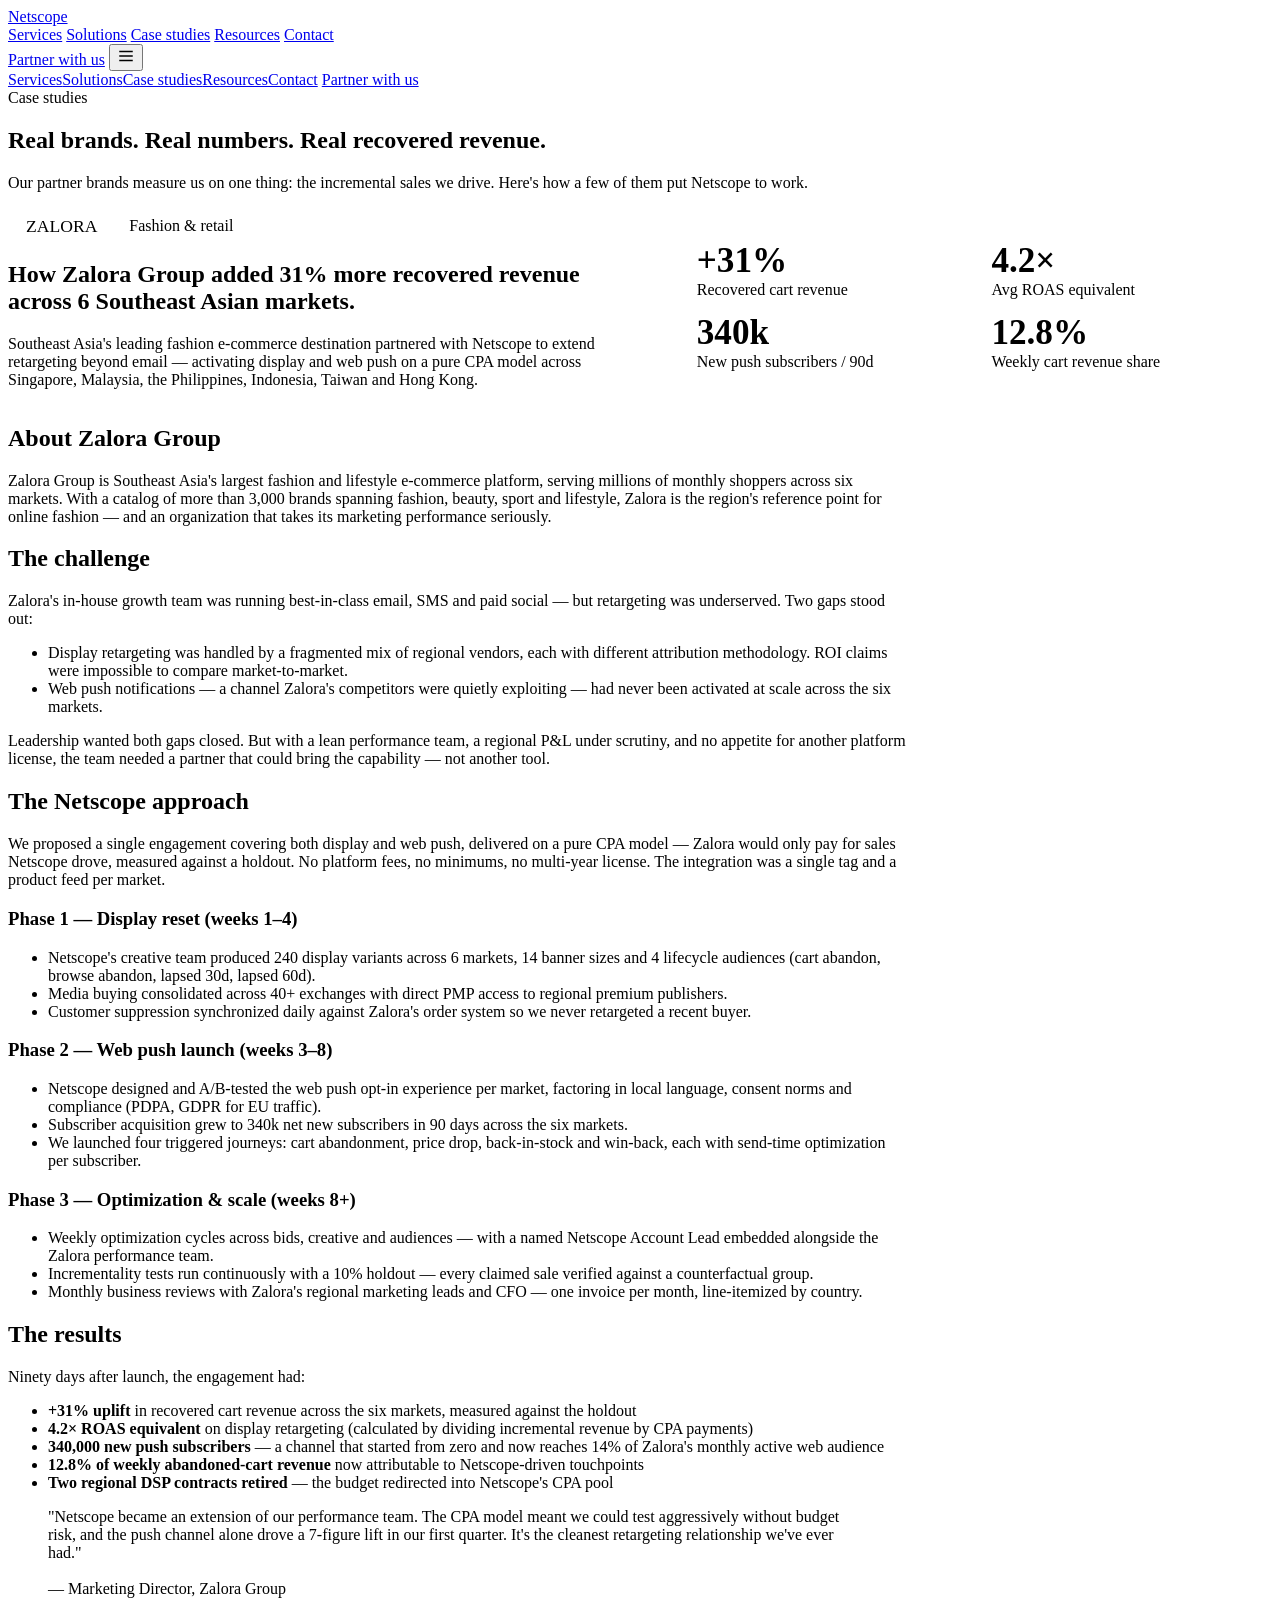
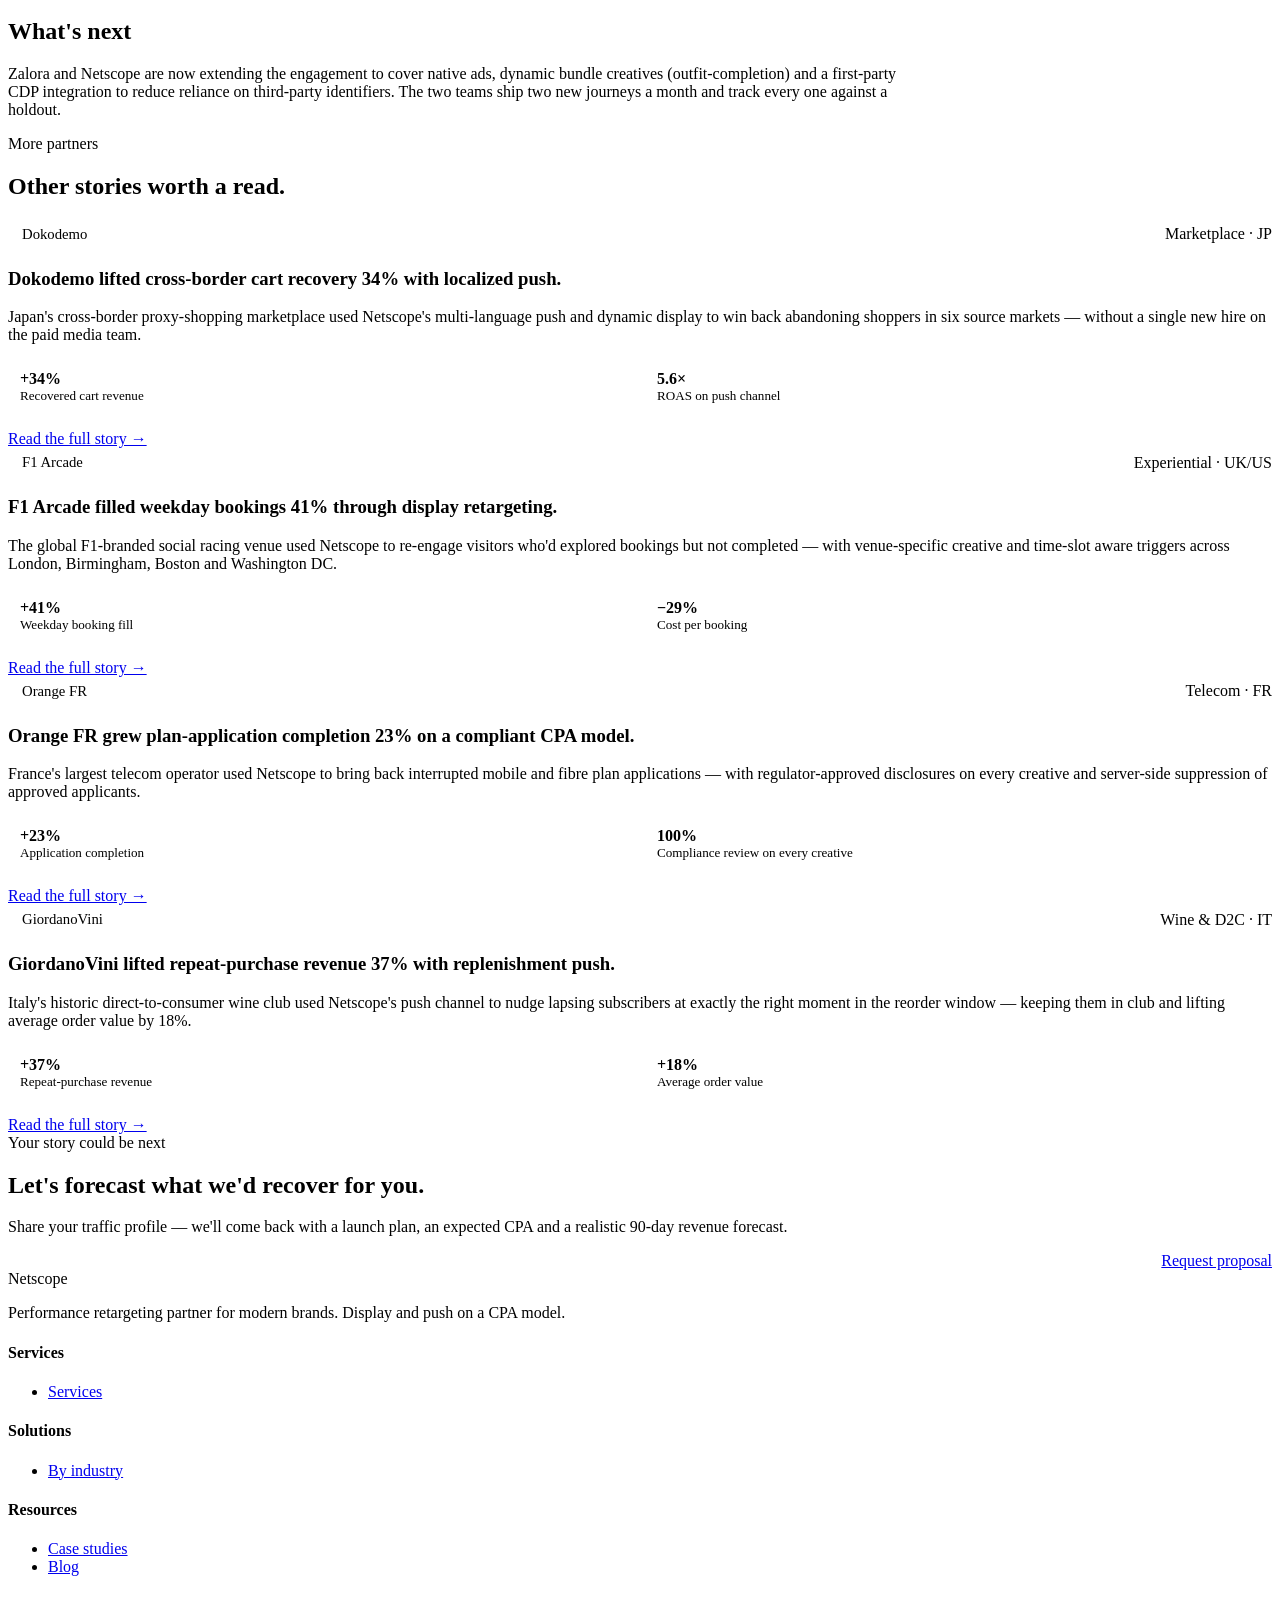
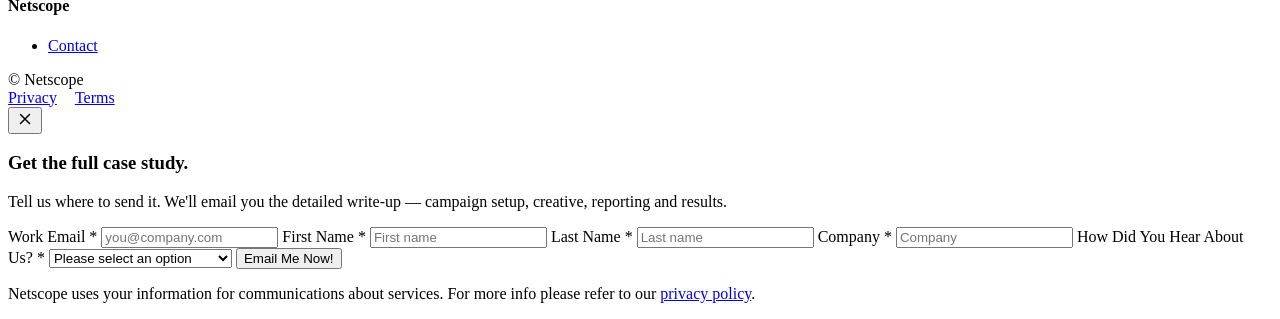
==== case-studies.html @ f0840f10 "Add files via upload" ====
<!DOCTYPE html>
<html lang="en">
<head>
<meta charset="UTF-8" />
<meta name="viewport" content="width=device-width, initial-scale=1.0" />
<title>Case studies — Netscope</title>
<meta name="description" content="How partner brands like Zalora Group, NovaRetail and Orbitway grew recovered revenue with Netscope's CPA-based display and push retargeting." />
<meta name="theme-color" content="#ffffff" />
<link rel="preconnect" href="https://fonts.googleapis.com" />
<link rel="preconnect" href="https://fonts.gstatic.com" crossorigin />
<link href="https://fonts.googleapis.com/css2?family=Inter:wght@400;500;600;700;800&display=swap" rel="stylesheet" />
<link rel="stylesheet" href="css/styles.css" />
</head>
<body>

<header class="nav" id="nav">
  <div class="container nav-inner">
    <a href="index.html" class="logo"><span class="logo-mark"></span><span>Netscope</span></a>
    <nav class="nav-links">
      <a href="services.html">Services</a>
      <a href="solutions.html">Solutions</a>
      <a href="case-studies.html" class="active">Case studies</a>
      <a href="resources.html">Resources</a>
      <a href="contact.html">Contact</a>
    </nav>
    <div class="nav-cta">
      <a href="contact.html" class="btn btn-primary btn-arrow">Partner with us</a>
      <button class="nav-toggle" aria-label="Open menu"><svg width="18" height="18" viewBox="0 0 24 24" fill="none" stroke="currentColor" stroke-width="2"><path d="M3 6h18M3 12h18M3 18h18"/></svg></button>
    </div>
  </div>
</header>
<div class="mobile-menu">
  <a href="services.html">Services</a><a href="solutions.html">Solutions</a><a href="case-studies.html">Case studies</a><a href="resources.html">Resources</a><a href="contact.html">Contact</a>
  <a href="contact.html" class="btn btn-primary">Partner with us</a>
</div>

<section class="page-head">
  <div class="container">
    <span class="eyebrow reveal">Case studies</span>
    <h1 class="reveal">Real brands. Real numbers. <span class="grad-text">Real recovered revenue.</span></h1>
    <p class="lead reveal">Our partner brands measure us on one thing: the incremental sales we drive. Here's how a few of them put Netscope to work.</p>
  </div>
</section>

<!-- ZALORA FEATURED -->
<section>
  <div class="container">
    <div class="case-hero reveal">
      <div style="display:grid;grid-template-columns: 1.1fr 1fr;gap:56px;align-items:center">
        <div>
          <div style="display:flex;align-items:center;gap:14px;margin-bottom:16px">
            <div class="logo-chip" style="padding:8px 18px;border:1px solid var(--border);border-radius:999px;background:#fff;color:var(--text);font-size:1.1rem;opacity:1">ZALORA</div>
            <span class="post-tag">Fashion &amp; retail</span>
          </div>
          <h2 style="margin-top:8px">How Zalora Group added 31% more recovered revenue across 6 Southeast Asian markets.</h2>
          <p class="lead mt-2">Southeast Asia's leading fashion e‑commerce destination partnered with Netscope to extend retargeting beyond email — activating display and web push on a pure CPA model across Singapore, Malaysia, the Philippines, Indonesia, Taiwan and Hong Kong.</p>
        </div>
        <div>
          <div style="display:grid;grid-template-columns:1fr 1fr;gap:14px">
            <div class="card"><div style="font-size:2.2rem;font-weight:800" class="grad-text">+31%</div><div class="muted">Recovered cart revenue</div></div>
            <div class="card"><div style="font-size:2.2rem;font-weight:800" class="grad-text">4.2×</div><div class="muted">Avg ROAS equivalent</div></div>
            <div class="card"><div style="font-size:2.2rem;font-weight:800" class="grad-text">340k</div><div class="muted">New push subscribers / 90d</div></div>
            <div class="card"><div style="font-size:2.2rem;font-weight:800" class="grad-text">12.8%</div><div class="muted">Weekly cart revenue share</div></div>
          </div>
        </div>
      </div>
    </div>
  </div>
</section>

<!-- ZALORA DETAIL -->
<section>
  <div class="container" style="max-width:900px">
    <article class="reveal">
      <h2>About Zalora Group</h2>
      <p>Zalora Group is Southeast Asia's largest fashion and lifestyle e‑commerce platform, serving millions of monthly shoppers across six markets. With a catalog of more than 3,000 brands spanning fashion, beauty, sport and lifestyle, Zalora is the region's reference point for online fashion — and an organization that takes its marketing performance seriously.</p>

      <h2 class="mt-6">The challenge</h2>
      <p>Zalora's in‑house growth team was running best‑in‑class email, SMS and paid social — but retargeting was underserved. Two gaps stood out:</p>
      <ul class="checklist">
        <li>Display retargeting was handled by a fragmented mix of regional vendors, each with different attribution methodology. ROI claims were impossible to compare market‑to‑market.</li>
        <li>Web push notifications — a channel Zalora's competitors were quietly exploiting — had never been activated at scale across the six markets.</li>
      </ul>
      <p>Leadership wanted both gaps closed. But with a lean performance team, a regional P&amp;L under scrutiny, and no appetite for another platform license, the team needed a partner that could bring the capability — not another tool.</p>

      <h2 class="mt-6">The Netscope approach</h2>
      <p>We proposed a single engagement covering both display and web push, delivered on a pure CPA model — Zalora would only pay for sales Netscope drove, measured against a holdout. No platform fees, no minimums, no multi‑year license. The integration was a single tag and a product feed per market.</p>

      <h3>Phase 1 — Display reset (weeks 1–4)</h3>
      <ul class="checklist">
        <li>Netscope's creative team produced 240 display variants across 6 markets, 14 banner sizes and 4 lifecycle audiences (cart abandon, browse abandon, lapsed 30d, lapsed 60d).</li>
        <li>Media buying consolidated across 40+ exchanges with direct PMP access to regional premium publishers.</li>
        <li>Customer suppression synchronized daily against Zalora's order system so we never retargeted a recent buyer.</li>
      </ul>

      <h3 class="mt-4">Phase 2 — Web push launch (weeks 3–8)</h3>
      <ul class="checklist">
        <li>Netscope designed and A/B‑tested the web push opt‑in experience per market, factoring in local language, consent norms and compliance (PDPA, GDPR for EU traffic).</li>
        <li>Subscriber acquisition grew to 340k net new subscribers in 90 days across the six markets.</li>
        <li>We launched four triggered journeys: cart abandonment, price drop, back‑in‑stock and win‑back, each with send‑time optimization per subscriber.</li>
      </ul>

      <h3 class="mt-4">Phase 3 — Optimization &amp; scale (weeks 8+)</h3>
      <ul class="checklist">
        <li>Weekly optimization cycles across bids, creative and audiences — with a named Netscope Account Lead embedded alongside the Zalora performance team.</li>
        <li>Incrementality tests run continuously with a 10% holdout — every claimed sale verified against a counterfactual group.</li>
        <li>Monthly business reviews with Zalora's regional marketing leads and CFO — one invoice per month, line‑itemized by country.</li>
      </ul>

      <h2 class="mt-6">The results</h2>
      <p>Ninety days after launch, the engagement had:</p>
      <ul class="checklist">
        <li><strong>+31% uplift</strong> in recovered cart revenue across the six markets, measured against the holdout</li>
        <li><strong>4.2× ROAS equivalent</strong> on display retargeting (calculated by dividing incremental revenue by CPA payments)</li>
        <li><strong>340,000 new push subscribers</strong> — a channel that started from zero and now reaches 14% of Zalora's monthly active web audience</li>
        <li><strong>12.8% of weekly abandoned‑cart revenue</strong> now attributable to Netscope‑driven touchpoints</li>
        <li><strong>Two regional DSP contracts retired</strong> — the budget redirected into Netscope's CPA pool</li>
      </ul>
      <blockquote>"Netscope became an extension of our performance team. The CPA model meant we could test aggressively without budget risk, and the push channel alone drove a 7‑figure lift in our first quarter. It's the cleanest retargeting relationship we've ever had."<br/><br/>— Marketing Director, Zalora Group</blockquote>

      <h2 class="mt-6">What's next</h2>
      <p>Zalora and Netscope are now extending the engagement to cover native ads, dynamic bundle creatives (outfit‑completion) and a first‑party CDP integration to reduce reliance on third‑party identifiers. The two teams ship two new journeys a month and track every one against a holdout.</p>
    </article>
  </div>
</section>

<!-- MORE CASE STUDIES -->
<section class="bg-soft">
  <div class="container">
    <div class="section-title reveal">
      <span class="eyebrow">More partners</span>
      <h2 class="mt-2">Other stories worth a read.</h2>
    </div>
    <div class="grid grid-2">
      <article class="card reveal">
        <div style="display:flex;justify-content:space-between;align-items:center;margin-bottom:10px"><span class="logo-chip" style="padding:6px 14px;border:1px solid var(--border);border-radius:999px;background:#fff;color:var(--text);opacity:1;font-size:.92rem">Dokodemo</span><span class="post-tag blue">Marketplace · JP</span></div>
        <h3>Dokodemo lifted cross‑border cart recovery 34% with localized push.</h3>
        <p>Japan's cross‑border proxy‑shopping marketplace used Netscope's multi‑language push and dynamic display to win back abandoning shoppers in six source markets — without a single new hire on the paid media team.</p>
        <div style="display:grid;grid-template-columns:1fr 1fr;gap:10px;margin:16px 0">
          <div style="padding:10px 12px;border:1px solid var(--border-soft);border-radius:10px"><div style="font-weight:800;color:var(--coral)">+34%</div><div class="muted" style="font-size:.82rem">Recovered cart revenue</div></div>
          <div style="padding:10px 12px;border:1px solid var(--border-soft);border-radius:10px"><div style="font-weight:800;color:var(--coral)">5.6×</div><div class="muted" style="font-size:.82rem">ROAS on push channel</div></div>
        </div>
        <a href="#" class="link" data-story-open data-brand="Dokodemo">Read the full story →</a>
      </article>
      <article class="card reveal">
        <div style="display:flex;justify-content:space-between;align-items:center;margin-bottom:10px"><span class="logo-chip" style="padding:6px 14px;border:1px solid var(--border);border-radius:999px;background:#fff;color:var(--text);opacity:1;font-size:.92rem">F1 Arcade</span><span class="post-tag">Experiential · UK/US</span></div>
        <h3>F1 Arcade filled weekday bookings 41% through display retargeting.</h3>
        <p>The global F1‑branded social racing venue used Netscope to re‑engage visitors who'd explored bookings but not completed — with venue‑specific creative and time‑slot aware triggers across London, Birmingham, Boston and Washington DC.</p>
        <div style="display:grid;grid-template-columns:1fr 1fr;gap:10px;margin:16px 0">
          <div style="padding:10px 12px;border:1px solid var(--border-soft);border-radius:10px"><div style="font-weight:800;color:var(--coral)">+41%</div><div class="muted" style="font-size:.82rem">Weekday booking fill</div></div>
          <div style="padding:10px 12px;border:1px solid var(--border-soft);border-radius:10px"><div style="font-weight:800;color:var(--coral)">−29%</div><div class="muted" style="font-size:.82rem">Cost per booking</div></div>
        </div>
        <a href="#" class="link" data-story-open data-brand="F1 Arcade">Read the full story →</a>
      </article>
      <article class="card reveal">
        <div style="display:flex;justify-content:space-between;align-items:center;margin-bottom:10px"><span class="logo-chip" style="padding:6px 14px;border:1px solid var(--border);border-radius:999px;background:#fff;color:var(--text);opacity:1;font-size:.92rem">Orange FR</span><span class="post-tag teal">Telecom · FR</span></div>
        <h3>Orange FR grew plan‑application completion 23% on a compliant CPA model.</h3>
        <p>France's largest telecom operator used Netscope to bring back interrupted mobile and fibre plan applications — with regulator‑approved disclosures on every creative and server‑side suppression of approved applicants.</p>
        <div style="display:grid;grid-template-columns:1fr 1fr;gap:10px;margin:16px 0">
          <div style="padding:10px 12px;border:1px solid var(--border-soft);border-radius:10px"><div style="font-weight:800;color:var(--coral)">+23%</div><div class="muted" style="font-size:.82rem">Application completion</div></div>
          <div style="padding:10px 12px;border:1px solid var(--border-soft);border-radius:10px"><div style="font-weight:800;color:var(--coral)">100%</div><div class="muted" style="font-size:.82rem">Compliance review on every creative</div></div>
        </div>
        <a href="#" class="link" data-story-open data-brand="Orange FR">Read the full story →</a>
      </article>
      <article class="card reveal">
        <div style="display:flex;justify-content:space-between;align-items:center;margin-bottom:10px"><span class="logo-chip" style="padding:6px 14px;border:1px solid var(--border);border-radius:999px;background:#fff;color:var(--text);opacity:1;font-size:.92rem">GiordanoVini</span><span class="post-tag purple">Wine &amp; D2C · IT</span></div>
        <h3>GiordanoVini lifted repeat‑purchase revenue 37% with replenishment push.</h3>
        <p>Italy's historic direct‑to‑consumer wine club used Netscope's push channel to nudge lapsing subscribers at exactly the right moment in the reorder window — keeping them in club and lifting average order value by 18%.</p>
        <div style="display:grid;grid-template-columns:1fr 1fr;gap:10px;margin:16px 0">
          <div style="padding:10px 12px;border:1px solid var(--border-soft);border-radius:10px"><div style="font-weight:800;color:var(--coral)">+37%</div><div class="muted" style="font-size:.82rem">Repeat‑purchase revenue</div></div>
          <div style="padding:10px 12px;border:1px solid var(--border-soft);border-radius:10px"><div style="font-weight:800;color:var(--coral)">+18%</div><div class="muted" style="font-size:.82rem">Average order value</div></div>
        </div>
        <a href="#" class="link" data-story-open data-brand="GiordanoVini">Read the full story →</a>
      </article>
    </div>
  </div>
</section>

<!-- CTA -->
<section class="tight">
  <div class="container">
    <div class="cta-banner reveal">
      <div>
        <span class="eyebrow">Your story could be next</span>
        <h2 class="mt-2">Let's forecast what we'd recover for you.</h2>
        <p>Share your traffic profile — we'll come back with a launch plan, an expected CPA and a realistic 90‑day revenue forecast.</p>
      </div>
      <div style="display:flex;gap:12px;justify-content:flex-end;flex-wrap:wrap">
        <a href="contact.html" class="btn btn-primary btn-arrow">Request proposal</a>
      </div>
    </div>
  </div>
</section>

<footer>
  <div class="container">
    <div class="footer-grid">
      <div class="footer-brand"><div class="logo"><span class="logo-mark"></span><span>Netscope</span></div><p class="mt-2">Performance retargeting partner for modern brands. Display and push on a CPA model.</p></div>
      <div><h4>Services</h4><ul><li><a href="services.html">Services</a></li></ul></div>
      <div><h4>Solutions</h4><ul><li><a href="solutions.html">By industry</a></li></ul></div>
      <div><h4>Resources</h4><ul><li><a href="case-studies.html">Case studies</a></li><li><a href="resources.html">Blog</a></li></ul></div>
      <div><h4>Netscope</h4><ul><li><a href="contact.html">Contact</a></li></ul></div>
    </div>
    <div class="footer-bottom"><div>© <span data-year></span> Netscope</div><div style="display:flex;gap:18px"><a href="#">Privacy</a><a href="#">Terms</a></div></div>
  </div>
</footer>
<!-- STORY MODAL -->
<div class="modal" data-story-modal aria-hidden="true" role="dialog" aria-modal="true" aria-labelledby="story-modal-title">
  <div class="modal-backdrop" data-story-close></div>
  <div class="modal-card" role="document">
    <button class="modal-close" data-story-close aria-label="Close">
      <svg width="18" height="18" viewBox="0 0 24 24" fill="none" stroke="currentColor" stroke-width="2" stroke-linecap="round"><path d="M6 6l12 12M18 6L6 18"/></svg>
    </button>
    <h3 id="story-modal-title">Get the full <span data-story-brand>case study</span>.</h3>
    <p class="modal-sub">Tell us where to send it. We'll email you the detailed write‑up — campaign setup, creative, reporting and results.</p>
    <form class="contact-form modal-form" data-story-form novalidate>
      <label>Work Email <span class="req">*</span>
        <input type="email" name="email" required placeholder="you@company.com" />
      </label>
      <label>First Name <span class="req">*</span>
        <input type="text" name="first_name" required placeholder="First name" />
      </label>
      <label>Last Name <span class="req">*</span>
        <input type="text" name="last_name" required placeholder="Last name" />
      </label>
      <label>Company <span class="req">*</span>
        <input type="text" name="company" required placeholder="Company" />
      </label>
      <label>How Did You Hear About Us? <span class="req">*</span>
        <select name="source" required>
          <option value="">Please select an option</option>
          <option>LinkedIn</option>
          <option>Google search</option>
          <option>Referral from a partner</option>
          <option>Industry event / conference</option>
          <option>Press or article</option>
          <option>Other</option>
        </select>
      </label>
      <button class="btn btn-primary btn-arrow modal-submit" type="submit">Email Me Now!</button>
      <p class="modal-fineprint">Netscope uses your information for communications about services. For more info please refer to our <a href="#">privacy policy</a>.</p>
      <div class="form-msg" role="status" aria-live="polite"></div>
    </form>
  </div>
</div>

<script src="js/main.js"></script>
<script>
(() => {
  const modal = document.querySelector('[data-story-modal]');
  if (!modal) return;
  const brandSpan = modal.querySelector('[data-story-brand]');
  const form = modal.querySelector('[data-story-form]');
  const msg = modal.querySelector('.form-msg');

  const open = (brand) => {
    if (brand && brandSpan) brandSpan.textContent = brand + ' case study';
    modal.classList.add('open');
    modal.setAttribute('aria-hidden', 'false');
    document.body.style.overflow = 'hidden';
    const first = form.querySelector('input');
    if (first) setTimeout(() => first.focus(), 50);
  };
  const close = () => {
    modal.classList.remove('open');
    modal.setAttribute('aria-hidden', 'true');
    document.body.style.overflow = '';
    if (msg) msg.textContent = '';
    form.reset();
  };

  document.querySelectorAll('[data-story-open]').forEach(el => {
    el.addEventListener('click', (e) => {
      e.preventDefault();
      open(el.dataset.brand || '');
    });
  });
  document.querySelectorAll('[data-story-close]').forEach(el => el.addEventListener('click', close));
  document.addEventListener('keydown', (e) => { if (e.key === 'Escape' && modal.classList.contains('open')) close(); });

  form.addEventListener('submit', (e) => {
    e.preventDefault();
    if (msg) {
      msg.textContent = "Thanks — the case study is on its way to your inbox.";
      msg.style.color = 'var(--teal)';
    }
    setTimeout(close, 1800);
  });
})();
</script>
</body>
</html>
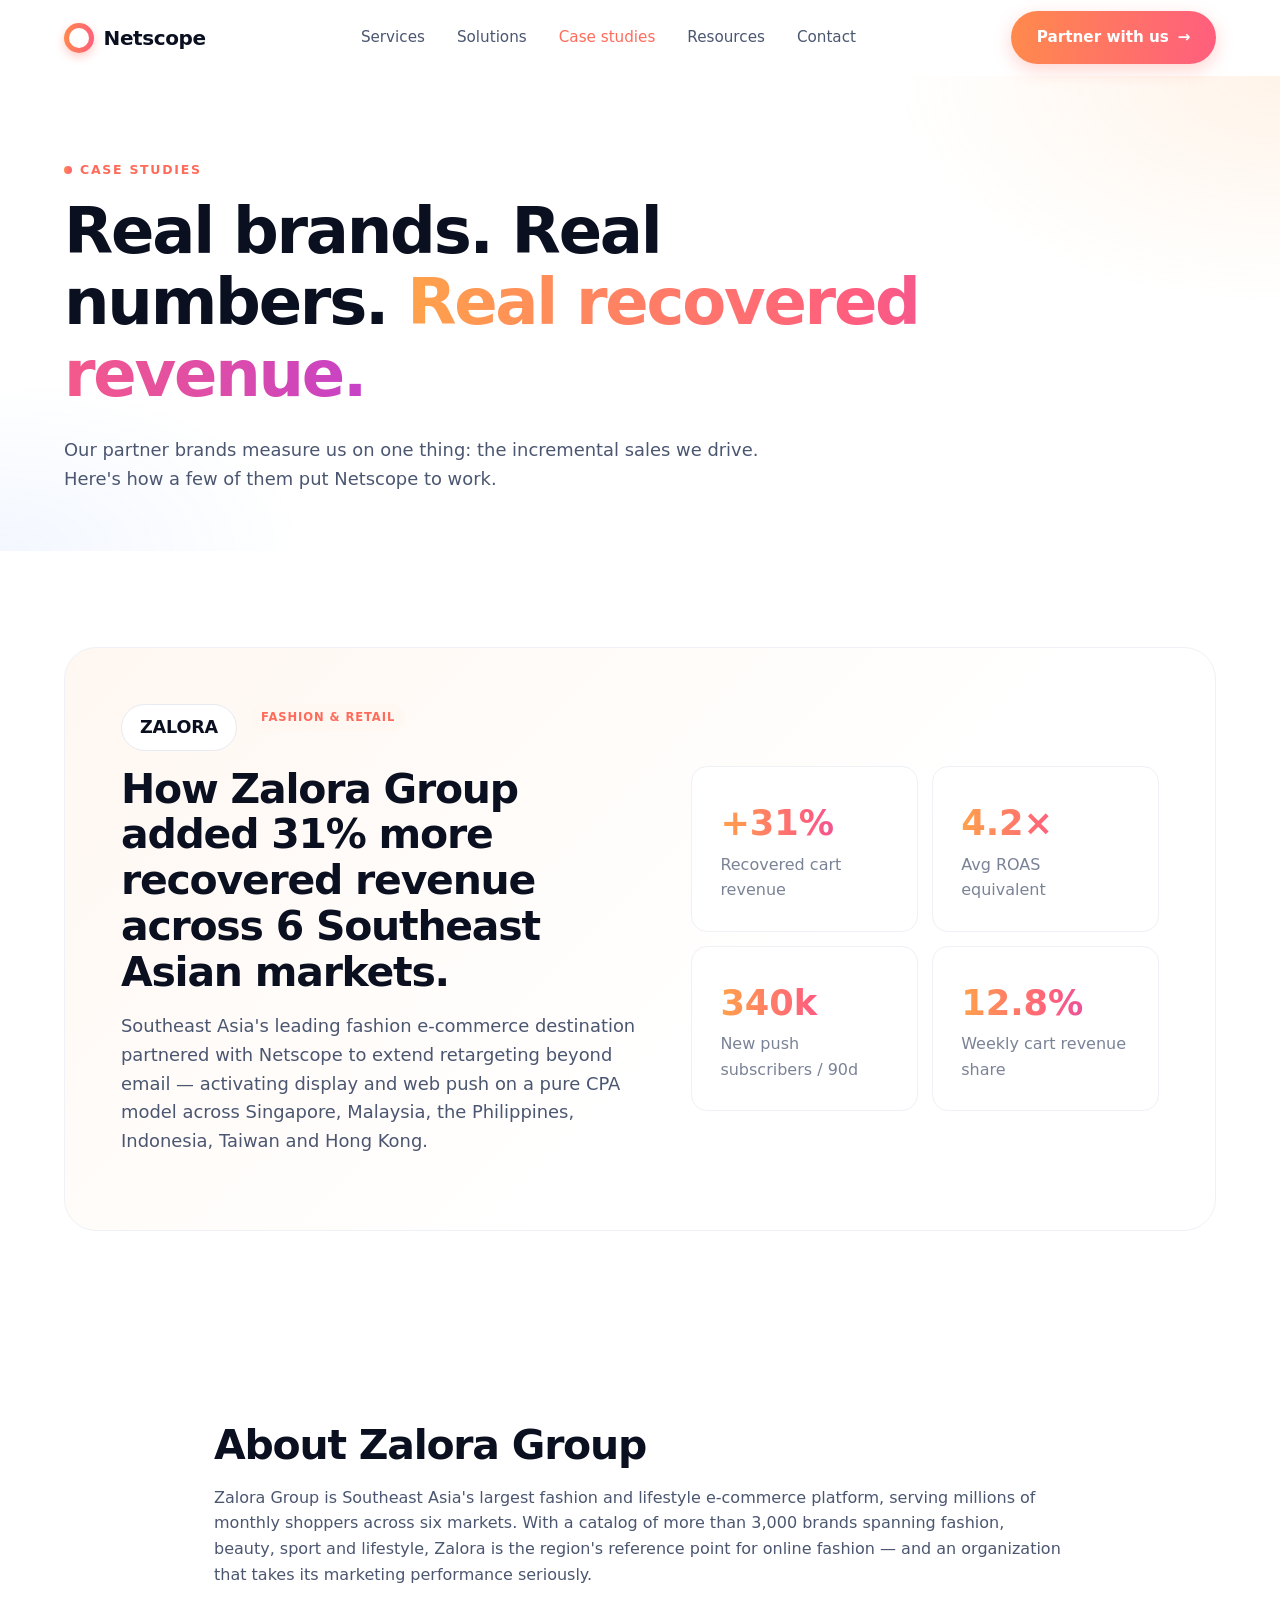
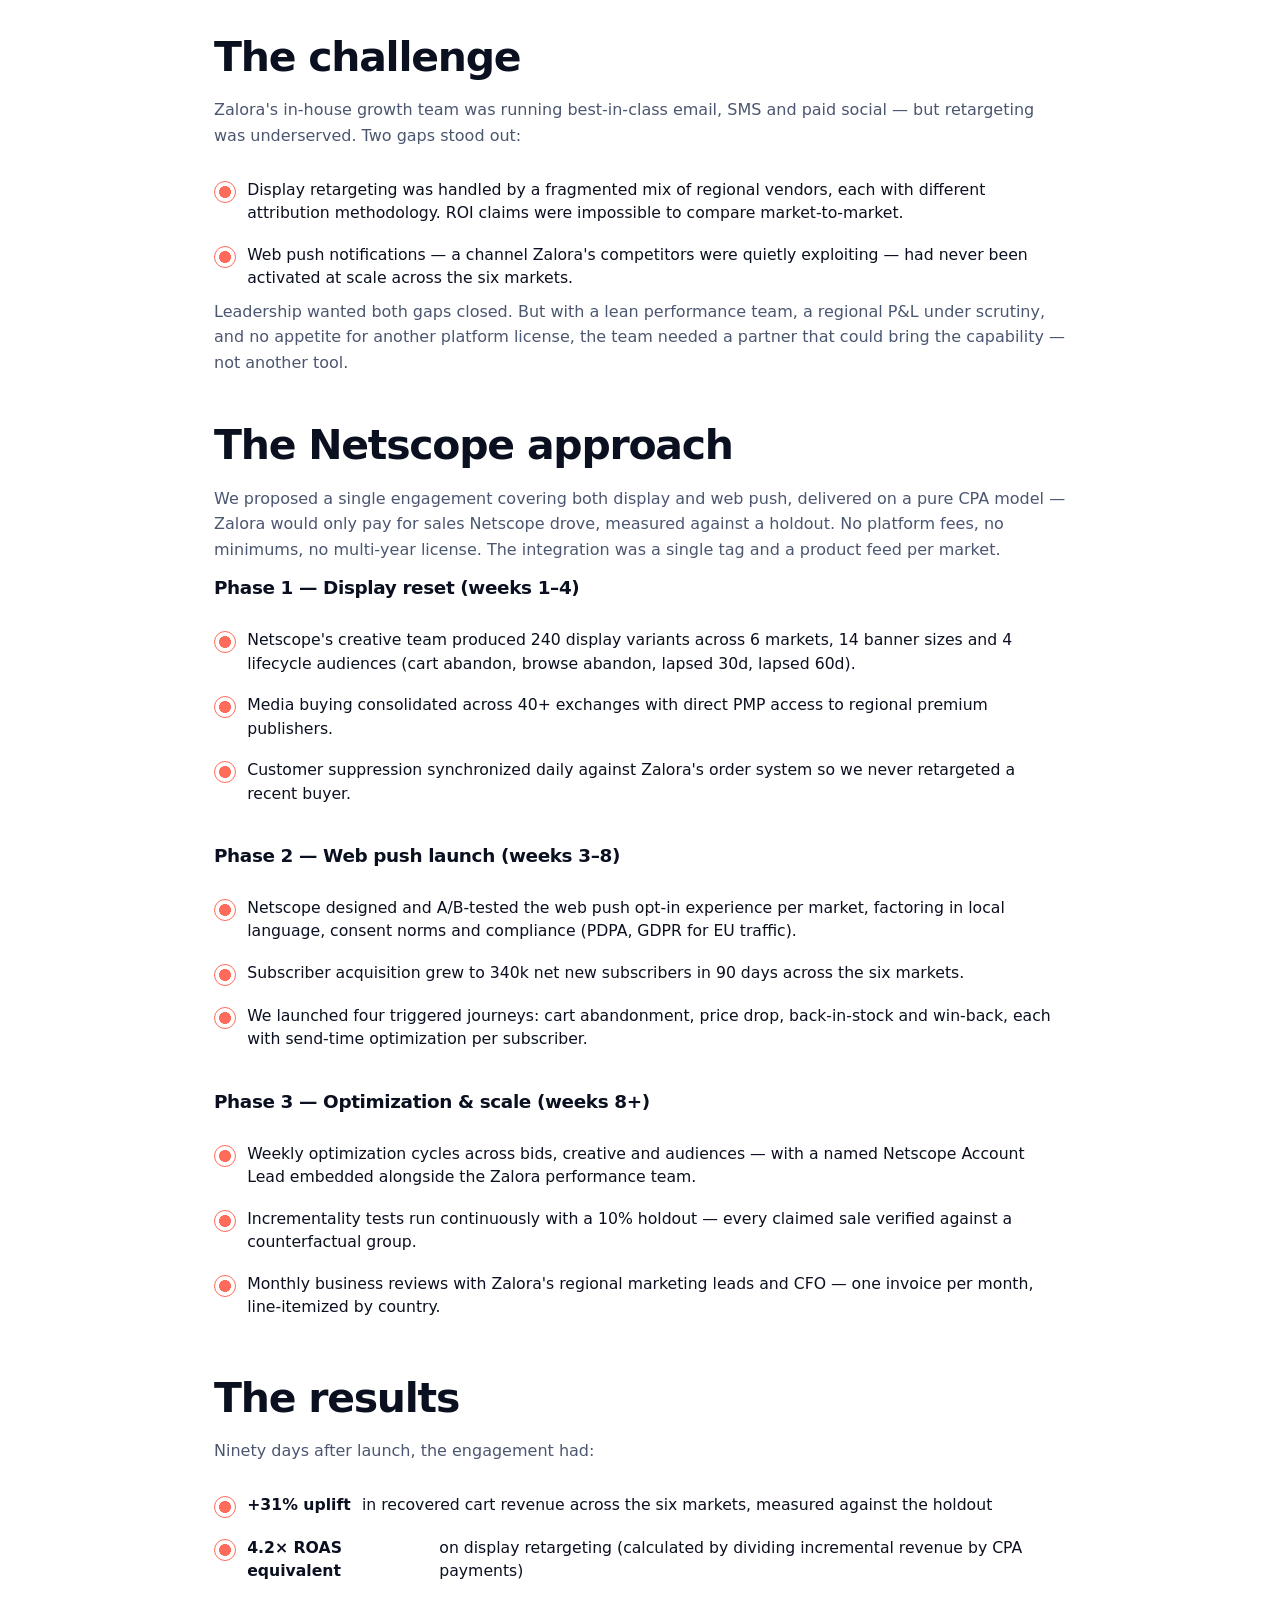
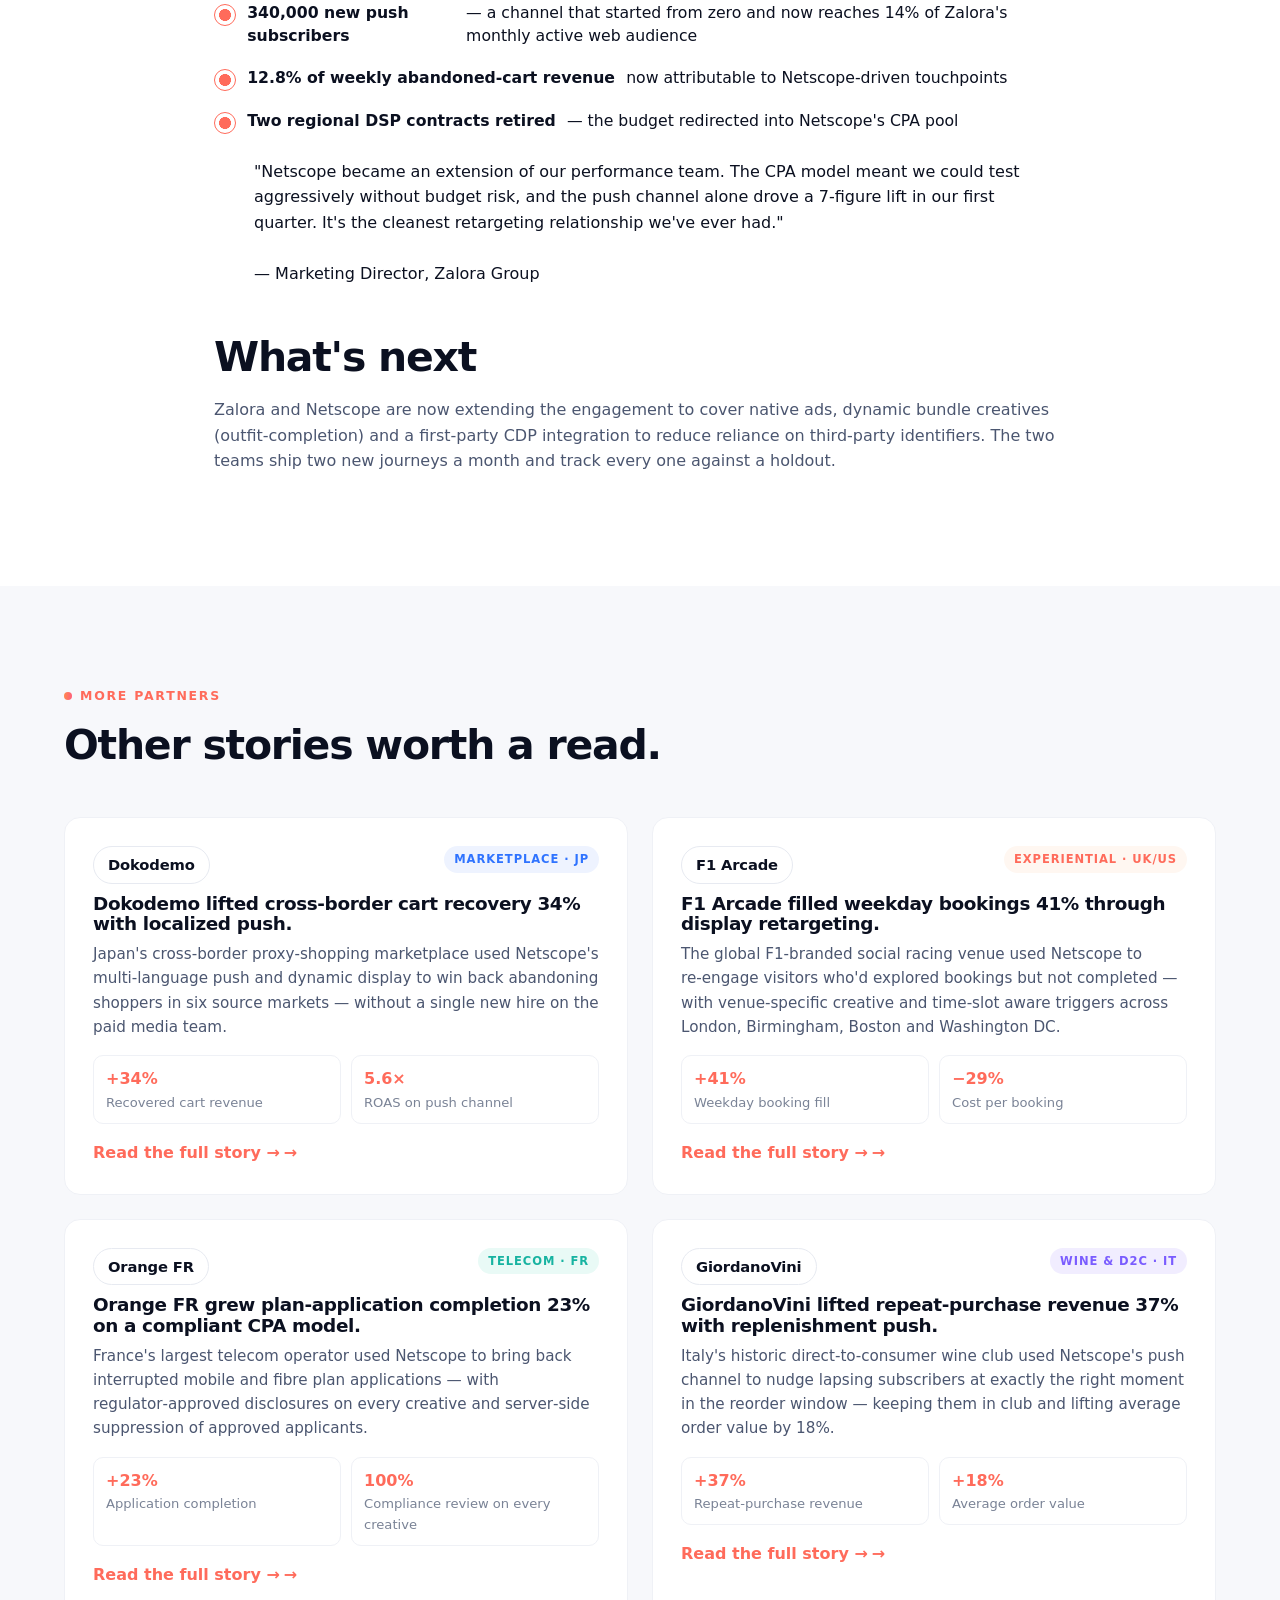
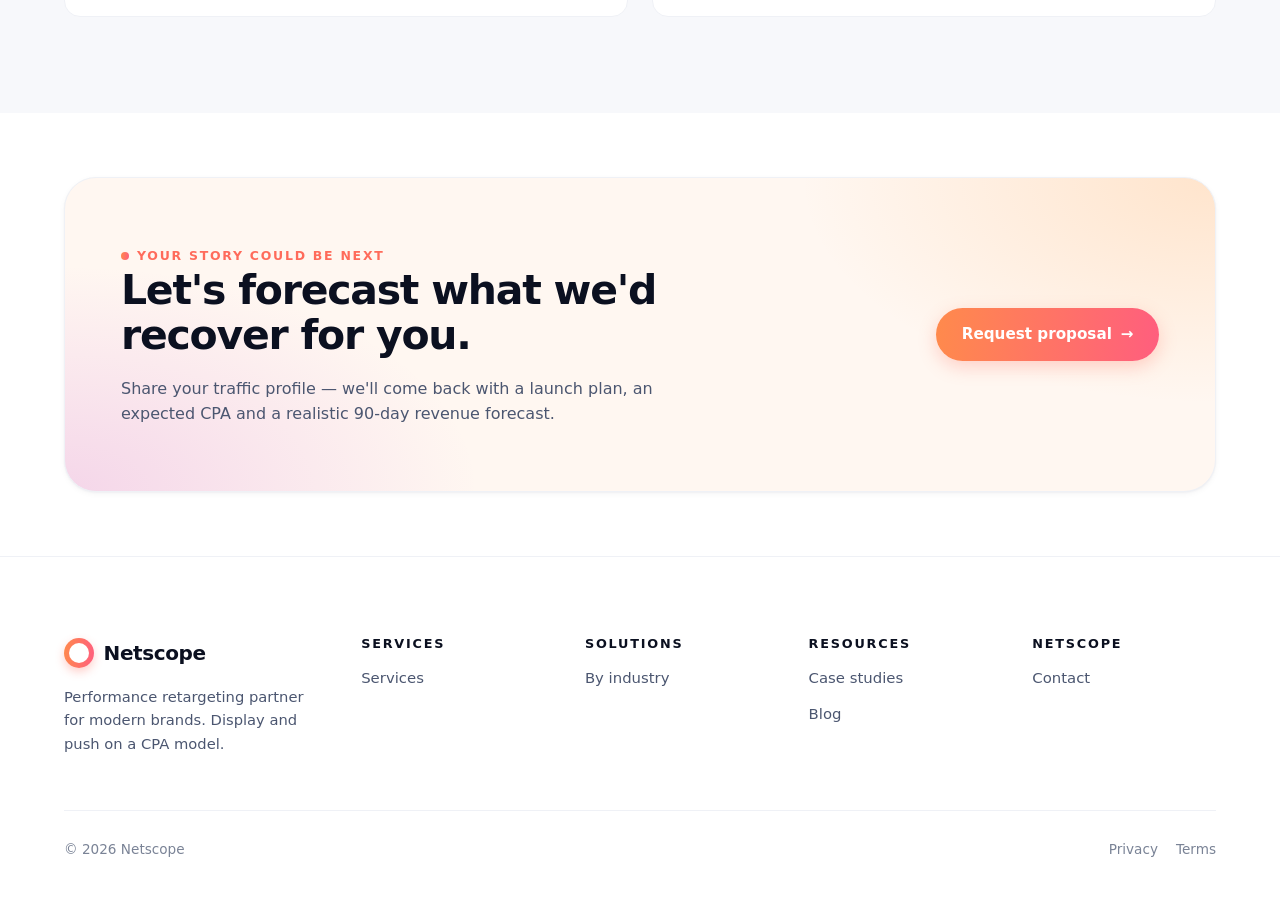
==== commit 144433ac: "Add files via upload" ====
--- a/case-studies.html
+++ b/case-studies.html
@@ -9,7 +9,7 @@
 <link rel="preconnect" href="https://fonts.googleapis.com" />
 <link rel="preconnect" href="https://fonts.gstatic.com" crossorigin />
 <link href="https://fonts.googleapis.com/css2?family=Inter:wght@400;500;600;700;800&display=swap" rel="stylesheet" />
-<link rel="stylesheet" href="css/styles.css" />
+<link rel="stylesheet" href="styles.css" />
 </head>
 <body>
 
@@ -244,7 +244,7 @@
   </div>
 </div>
 
-<script src="js/main.js"></script>
+<script src="main.js"></script>
 <script>
 (() => {
   const modal = document.querySelector('[data-story-modal]');
--- a/styles.css
+++ b/styles.css
@@ -0,0 +1,997 @@
+/* =========================================================
+   Netscope — Performance Retargeting (Display + Push)
+   CPA-based affiliate/agency — light theme, Partnerize style
+   ========================================================= */
+
+:root {
+  /* Palette — light / white */
+  --bg: #ffffff;
+  --bg-soft: #f7f8fb;
+  --bg-warm: #fff7f1;
+  --bg-blue: #eef3ff;
+  --bg-card: #ffffff;
+  --bg-card-soft: #fbfbfd;
+
+  --border: #e7eaf1;
+  --border-soft: #eff1f6;
+  --border-strong: #d7dbe5;
+
+  --text: #0b1020;
+  --text-body: #4b5670;
+  --text-muted: #7a8396;
+  --text-dim: #9aa2b3;
+
+  /* Brand — partnerize-inspired coral + orange→pink→magenta gradient */
+  --coral: #ff6b5b;
+  --coral-hover: #ff8474;
+  --blue: #2f73ff;
+  --blue-soft: #eaf0ff;
+  --teal: #17b3a1;
+  --purple: #7a5cff;
+
+  --grad-accent: linear-gradient(90deg, #ffa24a 0%, #ff5e7e 55%, #c641c6 100%);
+  --grad-btn: linear-gradient(95deg, #ff8a4c 0%, #ff5e7e 100%);
+  --grad-btn-hover: linear-gradient(95deg, #ff9560 0%, #ff708b 100%);
+  --grad-soft: linear-gradient(180deg, #fff7f1 0%, #ffffff 100%);
+
+  /* Layout */
+  --radius-sm: 10px;
+  --radius: 16px;
+  --radius-lg: 24px;
+  --radius-xl: 32px;
+  --container: 1200px;
+  --nav-h: 76px;
+
+  /* Shadow — soft, light */
+  --shadow-sm: 0 1px 2px rgba(15, 23, 42, 0.04), 0 2px 6px rgba(15, 23, 42, 0.04);
+  --shadow:    0 4px 14px rgba(15, 23, 42, 0.06), 0 2px 4px rgba(15, 23, 42, 0.04);
+  --shadow-lg: 0 20px 40px rgba(15, 23, 42, 0.08), 0 8px 16px rgba(15, 23, 42, 0.04);
+  --shadow-pop:0 24px 60px rgba(255, 107, 91, 0.22);
+
+  /* Motion */
+  --ease: cubic-bezier(0.22, 1, 0.36, 1);
+}
+
+* { box-sizing: border-box; }
+html, body { margin: 0; padding: 0; }
+html { scroll-behavior: smooth; }
+
+body {
+  font-family: "Inter", "Helvetica Neue", system-ui, -apple-system, "Segoe UI", Roboto, Arial, sans-serif;
+  background: var(--bg);
+  color: var(--text);
+  -webkit-font-smoothing: antialiased;
+  -moz-osx-font-smoothing: grayscale;
+  line-height: 1.6;
+  overflow-x: hidden;
+  font-feature-settings: "cv11", "ss01";
+}
+
+a { color: inherit; text-decoration: none; }
+img, svg { display: block; max-width: 100%; }
+button { font-family: inherit; cursor: pointer; border: none; background: none; color: inherit; }
+
+/* ---------- Typography ---------- */
+h1, h2, h3, h4 {
+  margin: 0 0 .4em;
+  font-weight: 700;
+  letter-spacing: -0.02em;
+  line-height: 1.12;
+  color: var(--text);
+}
+h1 { font-size: clamp(2.4rem, 5vw, 4rem); letter-spacing: -0.035em; font-weight: 700; }
+h2 { font-size: clamp(1.9rem, 3.2vw, 2.8rem); letter-spacing: -0.03em; }
+h3 { font-size: clamp(1.15rem, 1.4vw, 1.4rem); }
+h4 { font-size: 1rem; font-weight: 600; }
+
+p  { color: var(--text-body); margin: 0 0 1em; font-size: 1rem; }
+.lead { font-size: 1.12rem; color: var(--text-body); line-height: 1.6; }
+
+.grad-text {
+  background: var(--grad-accent);
+  -webkit-background-clip: text;
+  background-clip: text;
+  color: transparent;
+}
+
+.eyebrow {
+  display: inline-flex;
+  align-items: center;
+  gap: .5rem;
+  font-size: .78rem;
+  font-weight: 700;
+  letter-spacing: .14em;
+  text-transform: uppercase;
+  color: var(--coral);
+  padding: 0;
+}
+.eyebrow::before {
+  content: "";
+  width: 8px; height: 8px; border-radius: 50%;
+  background: var(--grad-btn);
+}
+.eyebrow.blue { color: var(--blue); }
+.eyebrow.blue::before { background: var(--blue); }
+
+.muted { color: var(--text-muted); }
+.section-title { max-width: 780px; margin-bottom: 3rem; }
+.section-title.center { margin-left: auto; margin-right: auto; text-align: center; }
+
+/* ---------- Layout ---------- */
+.container {
+  max-width: var(--container);
+  margin: 0 auto;
+  padding: 0 24px;
+}
+
+section { padding: 96px 0; position: relative; }
+section.tight { padding: 64px 0; }
+.bg-soft { background: var(--bg-soft); }
+.bg-warm { background: var(--bg-warm); }
+
+/* ---------- Buttons ---------- */
+.btn {
+  display: inline-flex;
+  align-items: center;
+  gap: .55rem;
+  padding: .9rem 1.6rem;
+  border-radius: 999px;
+  font-weight: 600;
+  font-size: .95rem;
+  transition: transform .25s var(--ease), box-shadow .25s var(--ease), background .25s var(--ease), color .25s;
+  white-space: nowrap;
+}
+.btn-primary {
+  background: var(--grad-btn);
+  color: #fff;
+  box-shadow: 0 6px 18px rgba(255, 107, 91, 0.28);
+}
+.btn-primary:hover { transform: translateY(-1px); background: var(--grad-btn-hover); box-shadow: 0 10px 24px rgba(255, 107, 91, 0.36); }
+
+.btn-ghost {
+  background: #fff;
+  border: 1.5px solid var(--border-strong);
+  color: var(--text);
+}
+.btn-ghost:hover { border-color: var(--text); }
+
+.btn-dark {
+  background: var(--text);
+  color: #fff;
+}
+.btn-dark:hover { background: #1a2138; }
+
+.btn-arrow { position: relative; }
+.btn-arrow::after { content: "→"; transition: transform .25s var(--ease); }
+.btn-arrow:hover::after { transform: translateX(4px); }
+
+.link {
+  color: var(--coral);
+  font-weight: 600;
+  display: inline-flex; align-items: center; gap: 4px;
+  transition: color .2s, gap .2s;
+}
+.link::after { content: "→"; transition: transform .2s; }
+.link:hover { color: var(--text); }
+.link:hover::after { transform: translateX(3px); }
+
+/* ---------- Navbar ---------- */
+.nav {
+  position: sticky;
+  top: 0;
+  z-index: 50;
+  height: var(--nav-h);
+  display: flex;
+  align-items: center;
+  background: rgba(255,255,255,0.9);
+  backdrop-filter: saturate(160%) blur(14px);
+  -webkit-backdrop-filter: saturate(160%) blur(14px);
+  border-bottom: 1px solid transparent;
+  transition: border-color .25s, box-shadow .25s;
+}
+.nav.scrolled { border-color: var(--border-soft); box-shadow: var(--shadow-sm); background: rgba(255,255,255,0.95); }
+.nav-inner {
+  display: flex; align-items: center; justify-content: space-between;
+  width: 100%;
+}
+.logo {
+  display: flex; align-items: center; gap: .6rem;
+  font-weight: 800; letter-spacing: -0.02em; font-size: 1.25rem;
+  color: var(--text);
+}
+.logo-mark {
+  width: 30px; height: 30px; border-radius: 50%;
+  background: var(--grad-btn);
+  position: relative;
+  box-shadow: 0 4px 10px rgba(255, 107, 91, 0.32);
+  flex-shrink: 0;
+}
+.logo-mark::after {
+  content: "";
+  position: absolute; inset: 5px;
+  border-radius: 50%;
+  background: #fff;
+}
+.logo-mark::before {
+  content: "";
+  position: absolute; inset: 10px;
+  border-radius: 50%;
+  background: var(--grad-btn);
+}
+.nav-links { display: flex; align-items: center; gap: 2rem; }
+.nav-links a { color: var(--text-body); font-size: .95rem; font-weight: 500; transition: color .2s; }
+.nav-links a:hover, .nav-links a.active { color: var(--coral); }
+.nav-cta { display: flex; align-items: center; gap: .6rem; }
+
+.nav-toggle { display: none; }
+.mobile-menu { display: none; }
+
+@media (max-width: 920px) {
+  .nav-links, .nav-cta .btn-ghost { display: none; }
+  .mobile-menu { display: block; }
+  .nav-toggle {
+    display: inline-flex; width: 42px; height: 42px;
+    border-radius: 10px; border: 1.5px solid var(--border-strong);
+    align-items: center; justify-content: center;
+    color: var(--text);
+  }
+  .mobile-menu {
+    position: fixed; top: var(--nav-h); left: 0; right: 0;
+    background: #fff; border-bottom: 1px solid var(--border);
+    padding: 24px;
+    transform: translateY(-120%); transition: transform .3s var(--ease);
+    z-index: 40;
+    box-shadow: var(--shadow-lg);
+  }
+  .mobile-menu.open { transform: translateY(0); }
+  .mobile-menu a { display: block; padding: 14px 0; color: var(--text); font-size: 1.05rem; font-weight: 500; border-bottom: 1px solid var(--border-soft); }
+  .mobile-menu .btn { margin-top: 16px; width: 100%; justify-content: center; }
+}
+
+/* ---------- Hero ---------- */
+.hero {
+  padding: 100px 0 80px;
+  position: relative;
+  overflow: hidden;
+  background:
+    radial-gradient(60% 60% at 85% 10%, rgba(255,162,74,0.14) 0%, transparent 60%),
+    radial-gradient(40% 50% at 10% 90%, rgba(47,115,255,0.08) 0%, transparent 60%),
+    #fff;
+}
+.hero-inner {
+  display: grid;
+  grid-template-columns: 1.05fr .95fr;
+  gap: 60px;
+  align-items: center;
+}
+.hero h1 { margin-top: 1rem; }
+.hero p.lead {
+  max-width: 560px;
+  margin: 1.1rem 0 2rem;
+  font-size: 1.15rem;
+  color: var(--text-body);
+}
+.hero-cta { display: flex; gap: .8rem; flex-wrap: wrap; }
+.hero-meta {
+  margin-top: 2rem;
+  display: flex; gap: 1.6rem; color: var(--text-muted); font-size: .88rem;
+  flex-wrap: wrap;
+  align-items: center;
+}
+.hero-meta .dot { width: 5px; height: 5px; border-radius: 50%; background: var(--border-strong); }
+.hero-meta strong { color: var(--text); font-weight: 700; font-size: 1rem; }
+
+@media (max-width: 900px) { .hero-inner { grid-template-columns: 1fr; gap: 40px; } }
+
+/* Hero visual (agency view — campaign cards, not dashboard) */
+.hero-visual {
+  position: relative;
+  border-radius: var(--radius-xl);
+  padding: 28px;
+  background: #fff;
+  border: 1px solid var(--border);
+  box-shadow: var(--shadow-lg);
+  aspect-ratio: 5 / 5;
+  display: flex; flex-direction: column;
+  gap: 14px;
+  overflow: hidden;
+}
+.hero-visual::before {
+  content: "";
+  position: absolute; inset: -40% -20% 40% 40%;
+  background: radial-gradient(closest-side, rgba(255,94,126,0.22), transparent 70%);
+  z-index: 0;
+}
+.hv-inner { position: relative; z-index: 1; display: flex; flex-direction: column; gap: 14px; height: 100%; }
+
+.hv-card {
+  background: #fff;
+  border: 1px solid var(--border-soft);
+  border-radius: 14px;
+  padding: 16px 18px;
+  display: flex; gap: 14px; align-items: center;
+  box-shadow: var(--shadow-sm);
+}
+.hv-card .thumb {
+  width: 54px; height: 54px; border-radius: 12px;
+  background-size: cover; background-position: center;
+  flex-shrink: 0;
+}
+.hv-card h4 { margin: 0 0 2px; font-size: .98rem; }
+.hv-card p { margin: 0; font-size: .83rem; color: var(--text-muted); }
+.hv-card .badge {
+  margin-left: auto;
+  font-size: .72rem; font-weight: 700;
+  color: #fff; padding: 4px 10px; border-radius: 999px;
+  background: var(--grad-btn);
+}
+.hv-card .badge.blue { background: var(--blue); }
+.hv-card .badge.teal { background: var(--teal); }
+
+/* ---------- Logo strip ---------- */
+.logos {
+  padding: 48px 0;
+  border-top: 1px solid var(--border-soft);
+  border-bottom: 1px solid var(--border-soft);
+  background: var(--bg);
+}
+.logos-label {
+  text-align: center; font-size: .78rem; letter-spacing: .18em; text-transform: uppercase;
+  color: var(--text-muted); margin-bottom: 28px;
+  font-weight: 600;
+}
+.logos-grid {
+  display: grid;
+  grid-template-columns: repeat(6, 1fr);
+  gap: 24px;
+  align-items: center;
+}
+.logo-chip {
+  display: flex; align-items: center; justify-content: center;
+  padding: 14px 10px;
+  color: var(--text-muted);
+  font-weight: 700;
+  letter-spacing: -0.01em;
+  font-size: 1.05rem;
+  opacity: .65;
+  transition: opacity .25s, color .25s;
+}
+.logo-chip:hover { opacity: 1; color: var(--text); }
+@media (max-width: 800px) { .logos-grid { grid-template-columns: repeat(3, 1fr); gap: 16px; } }
+
+/* ---------- Grid & cards ---------- */
+.grid { display: grid; gap: 24px; }
+.grid-3 { grid-template-columns: repeat(3, 1fr); }
+.grid-2 { grid-template-columns: repeat(2, 1fr); }
+.grid-4 { grid-template-columns: repeat(4, 1fr); }
+
+@media (max-width: 980px) { .grid-3, .grid-4 { grid-template-columns: repeat(2, 1fr); } }
+@media (max-width: 640px)  { .grid-3, .grid-2, .grid-4 { grid-template-columns: 1fr; } }
+
+.card {
+  background: var(--bg-card);
+  border: 1px solid var(--border-soft);
+  border-radius: var(--radius);
+  padding: 28px;
+  transition: transform .25s var(--ease), border-color .25s, box-shadow .25s;
+  position: relative;
+}
+.card:hover { transform: translateY(-3px); border-color: var(--border); box-shadow: var(--shadow); }
+
+.card .icon {
+  width: 48px; height: 48px; border-radius: 14px;
+  display: inline-flex; align-items: center; justify-content: center;
+  background: var(--bg-warm);
+  color: var(--coral);
+  margin-bottom: 20px;
+}
+.card .icon.blue { background: var(--bg-blue); color: var(--blue); }
+.card .icon.teal { background: #e9faf6; color: var(--teal); }
+.card .icon.purple { background: #f1edff; color: var(--purple); }
+
+.card h3 { margin-bottom: .45rem; color: var(--text); }
+.card p { font-size: .95rem; color: var(--text-body); margin: 0; }
+
+/* Stats */
+.stats {
+  display: grid;
+  grid-template-columns: repeat(4, 1fr);
+  gap: 0;
+  border-radius: var(--radius-lg);
+  overflow: hidden;
+  background: #fff;
+  border: 1px solid var(--border-soft);
+}
+.stat {
+  padding: 32px;
+  border-right: 1px solid var(--border-soft);
+}
+.stat:last-child { border-right: none; }
+.stat .v {
+  font-size: clamp(2rem, 3.2vw, 2.6rem);
+  font-weight: 700; letter-spacing: -0.035em;
+  background: var(--grad-accent);
+  -webkit-background-clip: text;
+  background-clip: text;
+  color: transparent;
+  line-height: 1;
+}
+.stat .l { color: var(--text-muted); font-size: .92rem; margin-top: 8px; }
+@media (max-width: 800px) { .stats { grid-template-columns: repeat(2, 1fr); } .stat { border-bottom: 1px solid var(--border-soft); } }
+
+/* Split / feature row */
+.split {
+  display: grid;
+  grid-template-columns: 1.05fr 1fr;
+  gap: 80px;
+  align-items: center;
+}
+.split.reverse > *:first-child { order: 2; }
+@media (max-width: 900px) {
+  .split { grid-template-columns: 1fr; gap: 40px; }
+  .split.reverse > *:first-child { order: 0; }
+}
+
+.feature-img {
+  border-radius: var(--radius-xl);
+  padding: 24px;
+  background: var(--bg-soft);
+  border: 1px solid var(--border-soft);
+  min-height: 340px;
+  position: relative;
+}
+
+/* Bullets */
+.checklist { list-style: none; padding: 0; margin: 20px 0 0; }
+.checklist li {
+  display: flex; align-items: flex-start; gap: .7rem;
+  padding: 9px 0;
+  color: var(--text);
+  font-size: .98rem;
+  line-height: 1.5;
+}
+.checklist li::before {
+  content: "";
+  flex-shrink: 0;
+  width: 20px; height: 20px; border-radius: 999px;
+  margin-top: 3px;
+  background:
+    radial-gradient(circle at 50% 50%, var(--coral) 0 42%, transparent 43%),
+    #fff;
+  border: 1.5px solid var(--coral);
+}
+.checklist.blue li::before {
+  background: radial-gradient(circle at 50% 50%, var(--blue) 0 42%, transparent 43%), #fff;
+  border-color: var(--blue);
+}
+
+/* Pill tabs */
+.pillbar {
+  display: inline-flex;
+  gap: 6px;
+  padding: 6px;
+  border: 1px solid var(--border);
+  border-radius: 999px;
+  background: #fff;
+  box-shadow: var(--shadow-sm);
+}
+.pillbar button {
+  padding: .6rem 1.2rem;
+  border-radius: 999px;
+  font-weight: 600;
+  font-size: .9rem;
+  color: var(--text-muted);
+  transition: background .2s, color .2s;
+}
+.pillbar button.active {
+  background: var(--text);
+  color: #fff;
+}
+
+/* Testimonials */
+.testimonials { display: grid; grid-template-columns: repeat(3, 1fr); gap: 24px; }
+.quote {
+  padding: 32px;
+  border-radius: var(--radius);
+  background: #fff;
+  border: 1px solid var(--border-soft);
+  transition: transform .25s var(--ease), box-shadow .25s;
+}
+.quote:hover { transform: translateY(-3px); box-shadow: var(--shadow); }
+.quote .mark {
+  width: 40px; height: 40px; border-radius: 10px;
+  background: var(--bg-warm);
+  color: var(--coral);
+  display: inline-flex; align-items: center; justify-content: center;
+  font-size: 1.6rem; font-weight: 700; line-height: 1;
+  margin-bottom: 14px;
+}
+.quote p { color: var(--text); font-size: 1.02rem; line-height: 1.6; }
+.quote .who { display: flex; align-items: center; gap: 12px; margin-top: 18px; padding-top: 18px; border-top: 1px solid var(--border-soft); }
+.avatar {
+  width: 44px; height: 44px; border-radius: 50%;
+  background: var(--grad-btn);
+  display: inline-flex; align-items: center; justify-content: center;
+  font-weight: 700; color: #fff; font-size: .95rem;
+  flex-shrink: 0;
+}
+.avatar.blue { background: var(--blue); }
+.avatar.teal { background: var(--teal); }
+.avatar.purple { background: var(--purple); }
+.who .name { font-weight: 600; color: var(--text); }
+.who .role { color: var(--text-muted); font-size: .85rem; }
+@media (max-width: 900px) { .testimonials { grid-template-columns: 1fr; } }
+
+/* Steps */
+.steps { display: grid; grid-template-columns: repeat(4, 1fr); gap: 20px; position: relative; }
+.step {
+  padding: 28px;
+  border-radius: var(--radius);
+  background: #fff;
+  border: 1px solid var(--border-soft);
+  position: relative;
+  transition: box-shadow .25s;
+}
+.step:hover { box-shadow: var(--shadow); }
+.step .num {
+  width: 38px; height: 38px; border-radius: 50%;
+  display: inline-flex; align-items: center; justify-content: center;
+  background: var(--grad-btn); color: #fff; font-weight: 700;
+  margin-bottom: 18px;
+  font-size: .95rem;
+  box-shadow: 0 4px 12px rgba(255,107,91,0.3);
+}
+.step h3 { font-size: 1.1rem; margin-bottom: 6px; }
+.step p { font-size: .92rem; margin: 0; color: var(--text-body); }
+@media (max-width: 900px) { .steps { grid-template-columns: repeat(2, 1fr); } }
+@media (max-width: 540px) { .steps { grid-template-columns: 1fr; } }
+
+/* FAQ */
+.faq details {
+  border: 1px solid var(--border-soft);
+  border-radius: var(--radius);
+  padding: 20px 24px;
+  margin-bottom: 12px;
+  background: #fff;
+  transition: border-color .2s, box-shadow .2s;
+}
+.faq details:hover { border-color: var(--border); }
+.faq details[open] { box-shadow: var(--shadow); }
+.faq summary {
+  cursor: pointer; list-style: none;
+  font-weight: 600; font-size: 1.02rem; color: var(--text);
+  display: flex; justify-content: space-between; align-items: center;
+  gap: 20px;
+}
+.faq summary::-webkit-details-marker { display: none; }
+.faq summary::after {
+  content: "+";
+  font-size: 1.5rem; color: var(--coral); font-weight: 300;
+  transition: transform .2s;
+  line-height: 1;
+}
+.faq details[open] summary::after { content: "−"; }
+.faq details p { margin: 14px 0 0; color: var(--text-body); }
+
+/* CTA banner */
+.cta-banner {
+  border-radius: var(--radius-xl);
+  padding: 64px 56px;
+  background:
+    radial-gradient(60% 120% at 100% 0%, rgba(255,162,74,0.22), transparent 60%),
+    radial-gradient(60% 120% at 0% 100%, rgba(198,65,198,0.18), transparent 60%),
+    #fff7f1;
+  border: 1px solid var(--border-soft);
+  display: grid;
+  grid-template-columns: 1.3fr 1fr;
+  gap: 40px;
+  align-items: center;
+  box-shadow: var(--shadow-sm);
+}
+.cta-banner h2 { margin: 0 0 .4em; }
+.cta-banner p { margin: 0; color: var(--text-body); }
+@media (max-width: 800px) { .cta-banner { grid-template-columns: 1fr; padding: 40px 28px; } }
+
+/* Footer */
+footer {
+  padding: 80px 0 40px;
+  border-top: 1px solid var(--border-soft);
+  background: #fff;
+}
+.footer-grid {
+  display: grid;
+  grid-template-columns: 1.4fr repeat(4, 1fr);
+  gap: 40px;
+  margin-bottom: 40px;
+}
+.footer-grid h4 {
+  color: var(--text); font-size: .8rem; text-transform: uppercase;
+  letter-spacing: .14em; margin-bottom: 14px; font-weight: 700;
+}
+.footer-grid ul { list-style: none; padding: 0; margin: 0; }
+.footer-grid li { margin-bottom: 10px; }
+.footer-grid a { color: var(--text-body); font-size: .93rem; transition: color .2s; }
+.footer-grid a:hover { color: var(--coral); }
+.footer-brand p { font-size: .92rem; max-width: 320px; color: var(--text-body); }
+.footer-bottom {
+  display: flex; justify-content: space-between; align-items: center;
+  border-top: 1px solid var(--border-soft);
+  padding-top: 28px;
+  color: var(--text-muted); font-size: .85rem;
+  flex-wrap: wrap; gap: 16px;
+}
+.socials { display: flex; gap: 10px; }
+.socials a {
+  width: 36px; height: 36px; border-radius: 10px;
+  border: 1px solid var(--border);
+  display: inline-flex; align-items: center; justify-content: center;
+  color: var(--text-muted);
+  transition: color .2s, border-color .2s, background .2s;
+}
+.socials a:hover { color: var(--coral); border-color: var(--coral); }
+
+@media (max-width: 900px) { .footer-grid { grid-template-columns: 1fr 1fr; } }
+
+/* Page header (inner pages) */
+.page-head {
+  padding: 80px 0 40px;
+  position: relative;
+  overflow: hidden;
+  background:
+    radial-gradient(50% 80% at 100% 0%, rgba(255,162,74,0.12), transparent 60%),
+    radial-gradient(40% 60% at 0% 100%, rgba(47,115,255,0.06), transparent 60%),
+    #fff;
+}
+.page-head .container { position: relative; z-index: 1; }
+.page-head h1 { max-width: 900px; margin-top: 14px }
+.page-head p.lead { color: var(--text-body); max-width: 720px; font-size: 1.12rem; }
+
+/* Form */
+.form { display: grid; gap: 14px; max-width: 620px; }
+.form label { font-size: .85rem; color: var(--text-muted); font-weight: 500; }
+.form input, .form textarea, .form select {
+  background: #fff;
+  border: 1.5px solid var(--border);
+  color: var(--text);
+  padding: 14px 16px;
+  border-radius: 12px;
+  font-family: inherit;
+  font-size: .98rem;
+  transition: border-color .2s, background .2s;
+  width: 100%;
+}
+.form input:focus, .form textarea:focus, .form select:focus {
+  outline: none; border-color: var(--coral);
+}
+.form-row { display: grid; grid-template-columns: 1fr 1fr; gap: 14px; }
+@media (max-width: 600px) { .form-row { grid-template-columns: 1fr; } }
+
+/* Post / article cards */
+.post-card {
+  display: flex; flex-direction: column;
+  background: #fff;
+  border: 1px solid var(--border-soft);
+  border-radius: var(--radius);
+  overflow: hidden;
+  transition: transform .25s var(--ease), box-shadow .25s, border-color .25s;
+}
+.post-card:hover { transform: translateY(-4px); box-shadow: var(--shadow); border-color: var(--border); }
+.post-thumb {
+  height: 200px;
+  background-size: cover; background-position: center;
+  border-bottom: 1px solid var(--border-soft);
+}
+.post-body { padding: 24px; display: flex; flex-direction: column; gap: 10px; flex: 1; }
+.post-tag {
+  display: inline-block;
+  padding: 4px 10px; border-radius: 999px;
+  font-size: .72rem; font-weight: 700;
+  letter-spacing: .08em; text-transform: uppercase;
+  background: var(--bg-warm);
+  color: var(--coral);
+  align-self: flex-start;
+}
+.post-tag.blue { background: var(--bg-blue); color: var(--blue); }
+.post-tag.teal { background: #e9faf6; color: var(--teal); }
+.post-tag.purple { background: #f1edff; color: var(--purple); }
+.post-card h3 { font-size: 1.2rem; margin: 0; color: var(--text); }
+.post-card p { font-size: .93rem; color: var(--text-body); margin: 0; }
+.post-meta { margin-top: auto; padding-top: 10px; display: flex; gap: 12px; color: var(--text-muted); font-size: .82rem; }
+
+/* Real product ad cards (creative studio) */
+.ad-grid {
+  display: grid;
+  grid-template-columns: repeat(3, 1fr);
+  gap: 16px;
+}
+.ad-card {
+  background: #fff;
+  border: 1px solid var(--border-soft);
+  border-radius: var(--radius);
+  overflow: hidden;
+  position: relative;
+  transition: transform .25s var(--ease), box-shadow .25s;
+}
+.ad-card:hover { transform: translateY(-3px); box-shadow: var(--shadow); }
+.ad-card .ad-image {
+  aspect-ratio: 4 / 3;
+  background-size: cover; background-position: center;
+  position: relative;
+}
+.ad-card .ad-tag {
+  position: absolute; top: 10px; left: 10px;
+  padding: 5px 10px; border-radius: 999px;
+  background: rgba(0,0,0,.65); color: #fff;
+  font-size: .7rem; font-weight: 700; letter-spacing: .08em; text-transform: uppercase;
+  backdrop-filter: blur(10px);
+}
+.ad-card .ad-body { padding: 16px 18px; }
+.ad-card .ad-title { font-weight: 700; font-size: .98rem; color: var(--text); margin: 0 0 4px; }
+.ad-card .ad-meta { display: flex; justify-content: space-between; align-items: center; gap: 10px; font-size: .88rem; color: var(--text-muted); }
+.ad-card .ad-price { color: var(--coral); font-weight: 700; }
+.ad-card .ad-price .old { color: var(--text-muted); text-decoration: line-through; font-weight: 500; font-size: .82rem; margin-right: 6px; }
+.ad-card .ad-cta {
+  display: inline-block; padding: 4px 10px;
+  border-radius: 999px;
+  background: var(--text); color: #fff;
+  font-size: .72rem; font-weight: 700;
+}
+@media (max-width: 800px) { .ad-grid { grid-template-columns: repeat(2, 1fr); } }
+@media (max-width: 520px) { .ad-grid { grid-template-columns: 1fr; } }
+
+/* Push notification mockups */
+.push-mock {
+  background: #fff;
+  border: 1px solid var(--border-soft);
+  border-radius: 14px;
+  padding: 14px 16px;
+  display: flex; gap: 12px; align-items: flex-start;
+  box-shadow: var(--shadow-sm);
+}
+.push-mock .favicon {
+  width: 36px; height: 36px; border-radius: 10px;
+  background: var(--grad-btn);
+  flex-shrink: 0;
+  position: relative;
+}
+.push-mock .favicon.blue { background: var(--blue); }
+.push-mock .favicon.teal { background: var(--teal); }
+.push-mock .favicon.purple { background: var(--purple); }
+.push-mock .pm-body { flex: 1; min-width: 0; }
+.push-mock .pm-meta { font-size: .76rem; color: var(--text-muted); margin-bottom: 4px; display: flex; gap: 8px; }
+.push-mock .pm-title { font-weight: 700; color: var(--text); font-size: .95rem; }
+.push-mock .pm-msg { font-size: .86rem; color: var(--text-body); margin-top: 2px; }
+
+/* Case study callout */
+.case-hero {
+  padding: 56px;
+  background: linear-gradient(135deg, #fff7f1 0%, #fff 60%);
+  border-radius: var(--radius-xl);
+  border: 1px solid var(--border-soft);
+}
+
+/* Reveal animation */
+.reveal { opacity: 0; transform: translateY(18px); transition: opacity .7s var(--ease), transform .7s var(--ease); }
+.reveal.in { opacity: 1; transform: translateY(0); }
+
+/* Article (blog) styles */
+.article { padding: 40px 0 60px; }
+.article .article-head { max-width: 820px; margin: 0 auto; padding-top: 30px; padding-bottom: 20px; }
+.article .article-head h1 { font-size: clamp(2rem, 3.8vw, 3.2rem); line-height: 1.12; letter-spacing: -0.02em; }
+.article .article-head .lead { font-size: 1.18rem; line-height: 1.65; color: var(--text-body); margin-top: 18px; }
+.article .article-meta { color: var(--text-muted); font-size: .9rem; margin-top: 20px; display: flex; gap: 10px; flex-wrap: wrap; }
+.article-body { max-width: 760px; margin: 0 auto; padding-top: 20px; }
+.article-body p, .article-body li { color: var(--text); font-size: 1.06rem; line-height: 1.78; }
+.article-body p { margin: 0 0 1.1em; }
+.article-body h2 { font-size: 1.55rem; margin: 2.4rem 0 0.8rem; letter-spacing: -0.01em; }
+.article-body h3 { font-size: 1.18rem; margin: 1.6rem 0 0.6rem; }
+.article-body ul, .article-body ol { padding-left: 22px; margin: 0 0 1.2em; }
+.article-body li { margin-bottom: 8px; }
+.article-body strong { color: var(--text); font-weight: 600; }
+.article-body em { color: var(--text-body); }
+.article-cta {
+  margin-top: 48px;
+  padding: 28px;
+  border-radius: var(--radius-lg);
+  background: linear-gradient(180deg, #fff7f3 0%, #fff 100%);
+  border: 1px solid var(--border-soft);
+  display: grid; grid-template-columns: 1fr auto; gap: 24px; align-items: center;
+}
+.article-cta h3 { margin: 0; font-size: 1.15rem; }
+.article-cta p { margin: 6px 0 0; color: var(--text-body); font-size: .98rem; }
+@media (max-width: 720px) { .article-cta { grid-template-columns: 1fr; } }
+
+/* Industry page components */
+section.alt { background: var(--bg-soft); }
+.industry-visual {
+  border-radius: var(--radius-xl);
+  background-size: cover; background-position: center;
+  min-height: 360px;
+  border: 1px solid var(--border-soft);
+  box-shadow: var(--shadow);
+}
+.mini-metrics {
+  display: grid; grid-template-columns: repeat(3, 1fr); gap: 14px;
+}
+.mini-metrics > div {
+  background: var(--bg-card);
+  border: 1px solid var(--border-soft);
+  border-radius: var(--radius);
+  padding: 14px 16px;
+  display: flex; flex-direction: column; gap: 4px;
+}
+.mini-metrics strong {
+  font-size: 1.35rem; font-weight: 700;
+  background: var(--grad-accent);
+  -webkit-background-clip: text; background-clip: text; color: transparent;
+}
+.mini-metrics span { font-size: .78rem; color: var(--text-muted); line-height: 1.3; }
+@media (max-width: 640px) { .mini-metrics { grid-template-columns: 1fr; } }
+
+.check-list { list-style: none; padding: 0; margin: 0; }
+.check-list li {
+  position: relative; padding: 10px 0 10px 30px;
+  border-bottom: 1px solid var(--border-soft);
+  color: var(--text-body);
+}
+.check-list li:last-child { border-bottom: none; }
+.check-list li::before {
+  content: ""; position: absolute; left: 0; top: 16px;
+  width: 18px; height: 18px; border-radius: 50%;
+  background: var(--grad-btn);
+  mask: url("data:image/svg+xml;utf8,<svg xmlns='http://www.w3.org/2000/svg' viewBox='0 0 24 24' fill='white'><path d='M9 16.2L4.8 12l-1.4 1.4L9 19 21 7l-1.4-1.4z'/></svg>") center/14px no-repeat;
+  -webkit-mask: url("data:image/svg+xml;utf8,<svg xmlns='http://www.w3.org/2000/svg' viewBox='0 0 24 24' fill='white'><path d='M9 16.2L4.8 12l-1.4 1.4L9 19 21 7l-1.4-1.4z'/></svg>") center/14px no-repeat;
+}
+
+.feature-card {
+  background: var(--bg-card);
+  border: 1px solid var(--border-soft);
+  border-radius: var(--radius);
+  padding: 22px;
+  transition: transform .3s var(--ease), box-shadow .3s var(--ease), border-color .3s var(--ease);
+}
+.feature-card:hover { transform: translateY(-3px); box-shadow: var(--shadow); border-color: var(--border); }
+.feature-card h4 { margin: 0 0 6px; font-size: 1.02rem; color: var(--text); }
+.feature-card p { margin: 0; font-size: .9rem; color: var(--text-body); line-height: 1.55; }
+
+/* Contact page */
+.contact-grid { display: grid; grid-template-columns: 1.35fr 1fr; gap: 60px; align-items: start; }
+@media (max-width: 900px) { .contact-grid { grid-template-columns: 1fr; gap: 40px; } }
+
+.contact-form { display: grid; gap: 14px; }
+.contact-form label {
+  display: flex; flex-direction: column; gap: 6px;
+  font-size: .85rem; color: var(--text-muted); font-weight: 500;
+}
+.contact-form input, .contact-form select, .contact-form textarea {
+  background: #fff;
+  border: 1.5px solid var(--border);
+  color: var(--text);
+  padding: 13px 15px;
+  border-radius: 12px;
+  font-family: inherit;
+  font-size: .98rem;
+  transition: border-color .2s, box-shadow .2s;
+  width: 100%;
+}
+.contact-form input:focus, .contact-form select:focus, .contact-form textarea:focus {
+  outline: none; border-color: var(--coral);
+  box-shadow: 0 0 0 3px rgba(255,107,91,0.12);
+}
+.contact-form textarea { resize: vertical; }
+.check-inline {
+  flex-direction: row !important; align-items: flex-start; gap: 10px !important;
+  font-size: .88rem; color: var(--text-body) !important; font-weight: 400 !important;
+}
+.check-inline input[type="checkbox"] { width: auto; margin-top: 3px; }
+.form-actions { display: flex; align-items: center; gap: 20px; margin-top: 6px; flex-wrap: wrap; }
+
+.contact-side { display: flex; flex-direction: column; gap: 18px; }
+.side-card {
+  background: var(--bg-card);
+  border: 1px solid var(--border-soft);
+  border-radius: var(--radius);
+  padding: 24px;
+}
+.side-card h4 { margin: 0 0 12px; font-size: 1rem; color: var(--text); }
+.side-card p { margin: 0 0 10px; color: var(--text-body); font-size: .94rem; line-height: 1.55; }
+.side-card p:last-child { margin-bottom: 0; }
+.side-card a { color: var(--coral); text-decoration: none; border-bottom: 1px solid transparent; }
+.side-card a:hover { border-color: var(--coral); }
+
+.num-list { list-style: none; padding: 0; margin: 0; counter-reset: steps; }
+.num-list li {
+  position: relative; padding: 8px 0 8px 36px; counter-increment: steps;
+  color: var(--text-body); font-size: .94rem; line-height: 1.5;
+}
+.num-list li::before {
+  content: counter(steps);
+  position: absolute; left: 0; top: 8px;
+  width: 24px; height: 24px; border-radius: 50%;
+  background: var(--grad-btn);
+  color: #fff; font-weight: 600; font-size: .82rem;
+  display: flex; align-items: center; justify-content: center;
+}
+
+/* FAQ grid container for contact page */
+.faq-grid { display: grid; grid-template-columns: repeat(2, 1fr); gap: 12px; }
+@media (max-width: 820px) { .faq-grid { grid-template-columns: 1fr; } }
+details.faq {
+  border: 1px solid var(--border-soft);
+  border-radius: var(--radius);
+  padding: 20px 24px;
+  background: #fff;
+  transition: border-color .2s, box-shadow .2s;
+}
+details.faq:hover { border-color: var(--border); }
+details.faq[open] { box-shadow: var(--shadow); }
+details.faq summary {
+  cursor: pointer; list-style: none;
+  font-weight: 600; font-size: 1rem; color: var(--text);
+  display: flex; justify-content: space-between; align-items: center; gap: 20px;
+}
+details.faq summary::-webkit-details-marker { display: none; }
+details.faq summary::after {
+  content: "+";
+  font-size: 1.4rem; color: var(--coral); font-weight: 300; line-height: 1;
+  transition: transform .2s;
+}
+details.faq[open] summary::after { content: "−"; }
+details.faq p { margin: 12px 0 0; color: var(--text-body); font-size: .94rem; line-height: 1.6; }
+
+/* Modal (lead-gen popup) */
+.modal {
+  position: fixed; inset: 0; z-index: 100;
+  display: flex; align-items: center; justify-content: center;
+  padding: 20px;
+  opacity: 0; pointer-events: none;
+  transition: opacity .25s var(--ease);
+}
+.modal.open { opacity: 1; pointer-events: auto; }
+.modal-backdrop {
+  position: absolute; inset: 0;
+  background: rgba(20, 22, 34, 0.55);
+  backdrop-filter: blur(4px);
+  -webkit-backdrop-filter: blur(4px);
+}
+.modal-card {
+  position: relative;
+  background: #fff;
+  border-radius: var(--radius-lg);
+  box-shadow: var(--shadow-lg);
+  width: 100%; max-width: 460px;
+  padding: 36px 32px 28px;
+  max-height: calc(100vh - 40px); overflow-y: auto;
+  transform: translateY(12px) scale(.98);
+  transition: transform .3s var(--ease);
+}
+.modal.open .modal-card { transform: translateY(0) scale(1); }
+.modal-close {
+  position: absolute; top: 14px; right: 14px;
+  width: 34px; height: 34px; border-radius: 50%;
+  border: 1px solid var(--border-soft); background: #fff;
+  display: inline-flex; align-items: center; justify-content: center;
+  color: var(--text-muted); cursor: pointer;
+  transition: color .2s, border-color .2s;
+}
+.modal-close:hover { color: var(--coral); border-color: var(--coral); }
+.modal-card h3 { margin: 0 0 8px; font-size: 1.35rem; letter-spacing: -0.01em; }
+.modal-sub { margin: 0 0 20px; color: var(--text-body); font-size: .95rem; line-height: 1.55; }
+.modal-form { gap: 12px; }
+.modal-form label { font-weight: 500; color: var(--text); font-size: .92rem; }
+.modal-form .req { color: var(--coral); }
+.modal-submit { width: 100%; justify-content: center; margin-top: 6px; }
+.modal-fineprint {
+  font-size: .78rem; color: var(--text-muted); line-height: 1.5;
+  margin: 8px 0 0;
+}
+.modal-fineprint a { color: var(--coral); text-decoration: underline; }
+@media (max-width: 500px) {
+  .modal-card { padding: 30px 22px 22px; }
+  .modal-card h3 { font-size: 1.15rem; }
+}
+
+/* Utility */
+.mt-0{margin-top:0}.mt-1{margin-top:.5rem}.mt-2{margin-top:1rem}.mt-3{margin-top:1.5rem}.mt-4{margin-top:2rem}.mt-6{margin-top:3rem}
+.mb-0{margin-bottom:0}.mb-2{margin-bottom:1rem}.mb-3{margin-bottom:1.5rem}.mb-4{margin-bottom:2rem}.mb-6{margin-bottom:3rem}
+.text-center{text-align:center}
